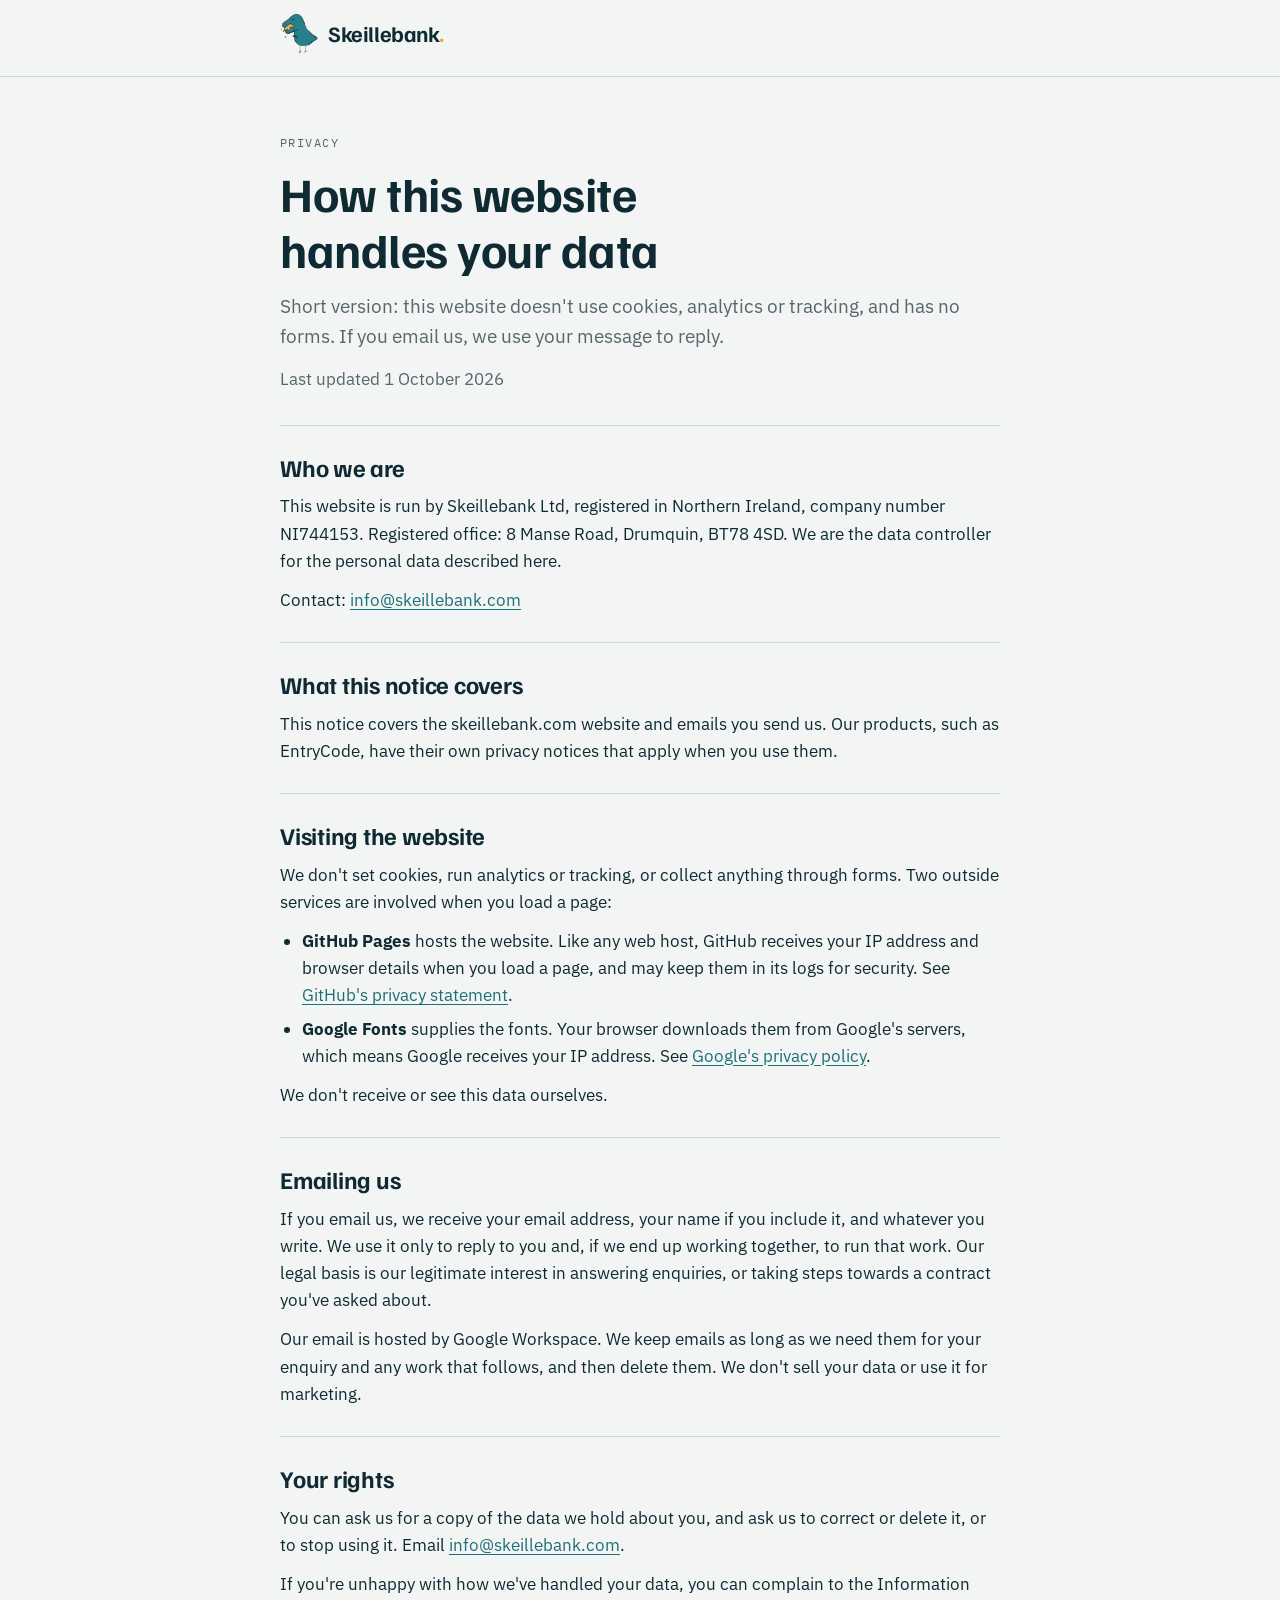
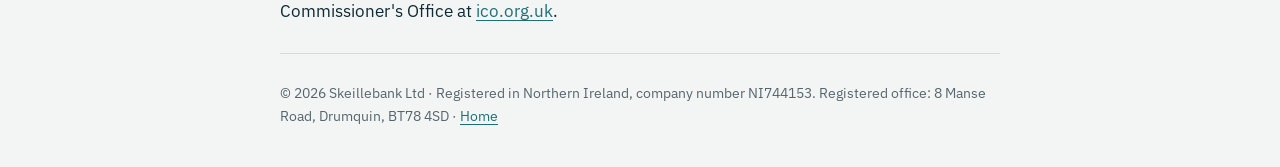
==== privacy.html @ 13e56471 "Add the website's own privacy page The footer Privacy link pointed at EntryCode's draft privacy poli" ====
<!doctype html>
<html lang="en-GB">
<head>
<meta charset="utf-8">
<meta name="viewport" content="width=device-width, initial-scale=1">
<title>Privacy · Skeillebank</title>
<meta name="description" content="How the skeillebank.com website handles personal data: no cookies, no analytics, and what happens when you email us.">
<link rel="icon" href="logo.webp" type="image/webp">
<link rel="preconnect" href="https://fonts.googleapis.com">
<link rel="preconnect" href="https://fonts.gstatic.com" crossorigin>
<link rel="stylesheet" href="https://fonts.googleapis.com/css2?family=Familjen+Grotesk:wght@500;600;700&family=IBM+Plex+Sans:wght@400;500;600&family=IBM+Plex+Mono:wght@400;500&display=swap">
<style>
:root {
  --bg: #f3f5f4;
  --fg: #0f2a33;
  --muted: #55666c;
  --line: #d3dbdb;
  --accent: #1f6f78;
  --star: #f2a93b;
  --font-display: "Familjen Grotesk", "Helvetica Neue", Arial, sans-serif;
  --font-body: "IBM Plex Sans", system-ui, -apple-system, "Segoe UI", sans-serif;
  --font-mono: "IBM Plex Mono", ui-monospace, "SF Mono", Menlo, Consolas, monospace;
}
@media (prefers-color-scheme: dark) {
  :root:not([data-theme="light"]) {
    --bg: #0e1a1f; --fg: #e6ecec; --muted: #9db0b4; --line: #26404a; --accent: #4fb3bf; --star: #f2b14f;
    color-scheme: dark;
  }
}
:root[data-theme="dark"] {
  --bg: #0e1a1f; --fg: #e6ecec; --muted: #9db0b4; --line: #26404a; --accent: #4fb3bf; --star: #f2b14f;
  color-scheme: dark;
}

* { box-sizing: border-box; }
body {
  margin: 0;
  background: var(--bg);
  color: var(--fg);
  font-family: var(--font-body);
  font-size: 17px;
  line-height: 1.6;
  padding-inline: 20px;
  -webkit-font-smoothing: antialiased;
}
.wrap { max-width: 720px; margin-inline: auto; }
h1, h2 { font-family: var(--font-display); text-wrap: balance; margin: 0; line-height: 1.15; letter-spacing: -0.01em; }
p, ul { margin: 0; }
a { color: var(--accent); text-underline-offset: 3px; }
:focus-visible { outline: 3px solid var(--accent); outline-offset: 3px; border-radius: 2px; }

.site-header { border-bottom: 1px solid var(--line); margin-inline: -20px; padding-inline: 20px; }
.site-header .wrap { padding-block: 14px; }
.wordmark { display: inline-flex; align-items: center; gap: 10px; font-family: var(--font-display); font-weight: 700; font-size: 22px; letter-spacing: -0.02em; text-decoration: none; color: var(--fg); }
.wordmark i { color: var(--star); font-style: normal; }
.wordmark img { height: 40px; width: auto; display: block; }

.label { font-family: var(--font-mono); font-size: 12px; letter-spacing: 0.12em; text-transform: uppercase; color: var(--muted); }
.page-head { padding-block: 56px 32px; display: grid; gap: 14px; }
.page-head h1 { font-size: clamp(34px, 5vw, 48px); font-weight: 700; }
.page-head p.lead { font-size: 19px; color: var(--muted); }

section { padding-block: 28px; border-top: 1px solid var(--line); display: grid; gap: 12px; }
section h2 { font-size: 24px; font-weight: 700; }
section ul { padding-left: 22px; display: grid; gap: 6px; }
.muted { color: var(--muted); }

footer { border-top: 1px solid var(--line); padding-block: 28px 40px; color: var(--muted); font-size: 14px; }
</style>
</head>
<body>

<header class="site-header">
  <div class="wrap">
    <a class="wordmark" href="./"><img src="logo.webp" alt="" width="38" height="40"><span>Skeillebank<i>.</i></span></a>
  </div>
</header>

<main class="wrap">
  <div class="page-head">
    <p class="label">Privacy</p>
    <h1>How this website handles your data</h1>
    <p class="lead">Short version: this website doesn't use cookies, analytics or tracking, and has no forms. If you email us, we use your message to reply.</p>
    <p class="muted">Last updated 1 October 2026</p>
  </div>

  <section>
    <h2>Who we are</h2>
    <p>This website is run by Skeillebank Ltd, registered in Northern Ireland, company number NI744153. Registered office: 8 Manse Road, Drumquin, BT78 4SD. We are the data controller for the personal data described here.</p>
    <p>Contact: <a href="mailto:info@skeillebank.com">info@skeillebank.com</a></p>
  </section>

  <section>
    <h2>What this notice covers</h2>
    <p>This notice covers the skeillebank.com website and emails you send us. Our products, such as EntryCode, have their own privacy notices that apply when you use them.</p>
  </section>

  <section>
    <h2>Visiting the website</h2>
    <p>We don't set cookies, run analytics or tracking, or collect anything through forms. Two outside services are involved when you load a page:</p>
    <ul>
      <li><strong>GitHub Pages</strong> hosts the website. Like any web host, GitHub receives your IP address and browser details when you load a page, and may keep them in its logs for security. See <a href="https://docs.github.com/en/site-policy/privacy-policies/github-general-privacy-statement">GitHub's privacy statement</a>.</li>
      <li><strong>Google Fonts</strong> supplies the fonts. Your browser downloads them from Google's servers, which means Google receives your IP address. See <a href="https://policies.google.com/privacy">Google's privacy policy</a>.</li>
    </ul>
    <p>We don't receive or see this data ourselves.</p>
  </section>

  <section>
    <h2>Emailing us</h2>
    <p>If you email us, we receive your email address, your name if you include it, and whatever you write. We use it only to reply to you and, if we end up working together, to run that work. Our legal basis is our legitimate interest in answering enquiries, or taking steps towards a contract you've asked about.</p>
    <p>Our email is hosted by Google Workspace. We keep emails as long as we need them for your enquiry and any work that follows, and then delete them. We don't sell your data or use it for marketing.</p>
  </section>

  <section>
    <h2>Your rights</h2>
    <p>You can ask us for a copy of the data we hold about you, and ask us to correct or delete it, or to stop using it. Email <a href="mailto:info@skeillebank.com">info@skeillebank.com</a>.</p>
    <p>If you're unhappy with how we've handled your data, you can complain to the Information Commissioner's Office at <a href="https://ico.org.uk/make-a-complaint/">ico.org.uk</a>.</p>
  </section>

  <footer>
    © 2026 Skeillebank Ltd · Registered in Northern Ireland, company number NI744153. Registered office: 8 Manse Road, Drumquin, BT78 4SD · <a href="./">Home</a>
  </footer>
</main>

</body>
</html>
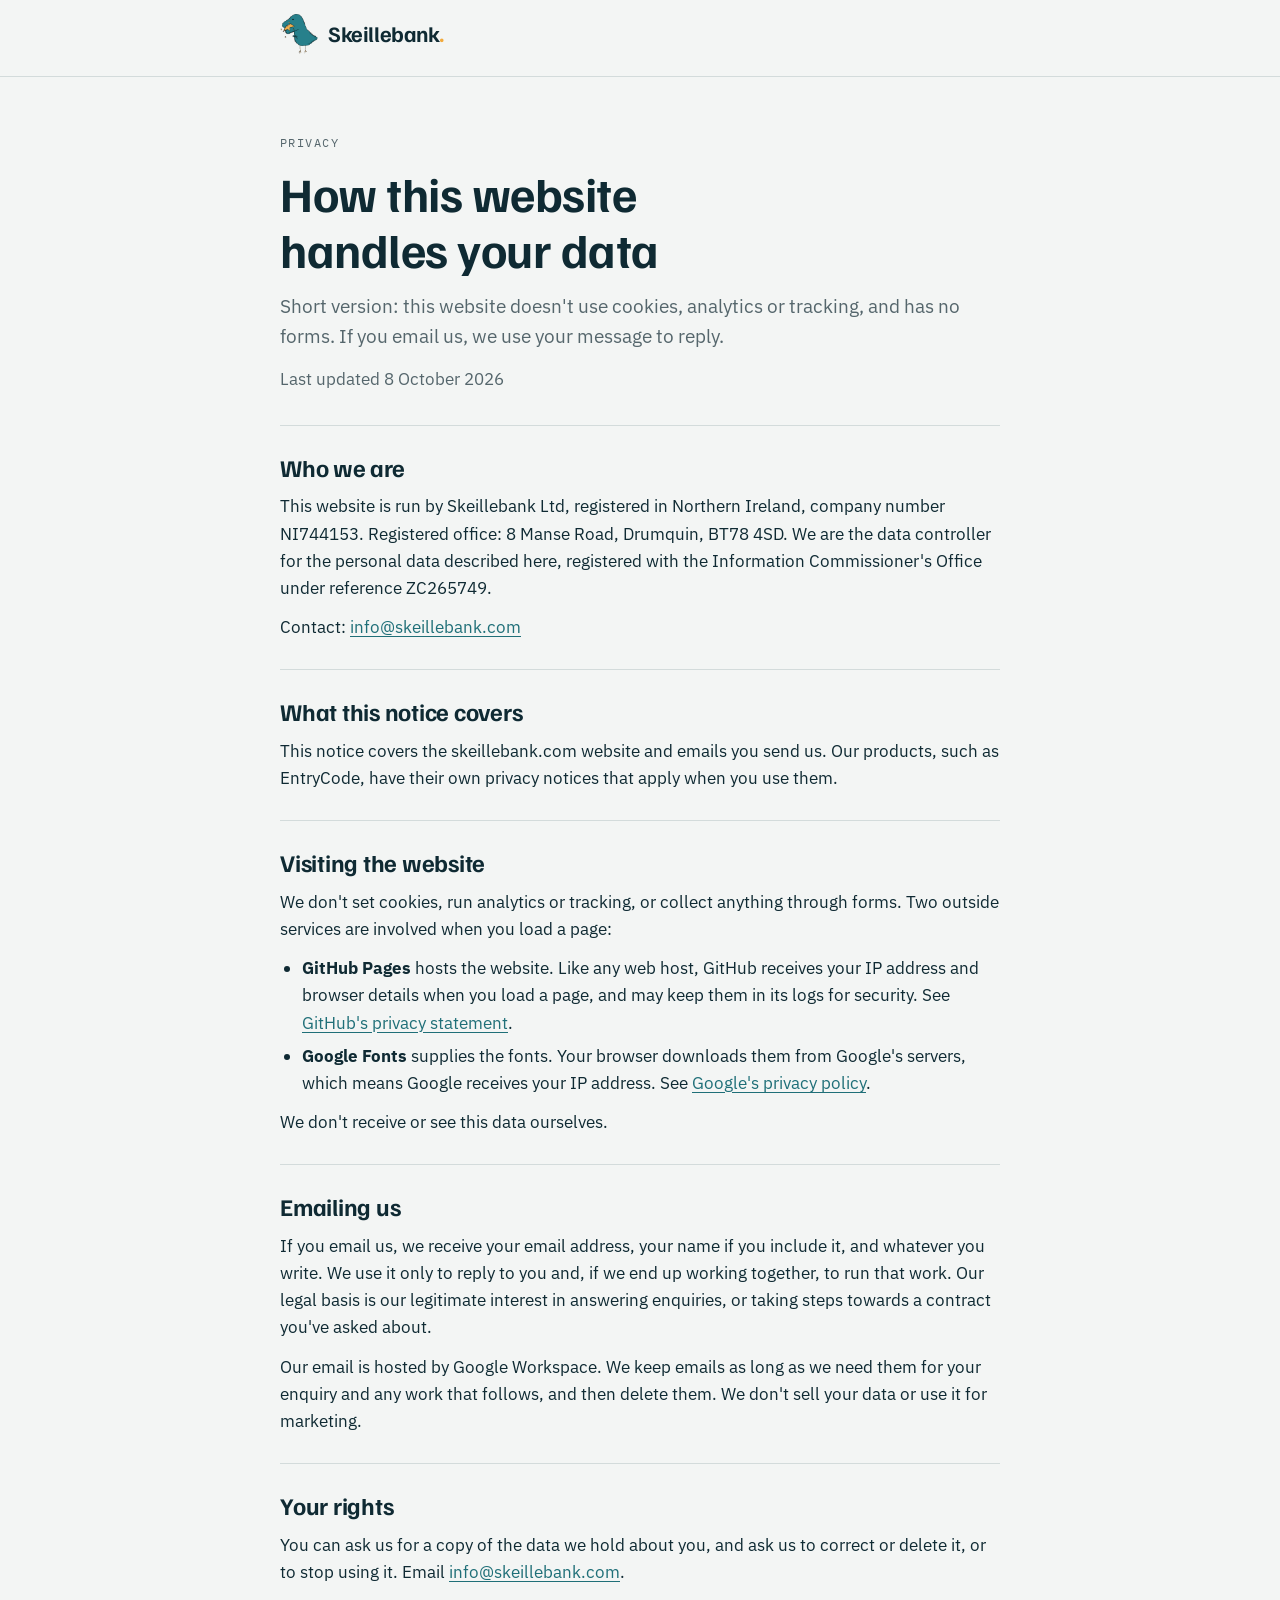
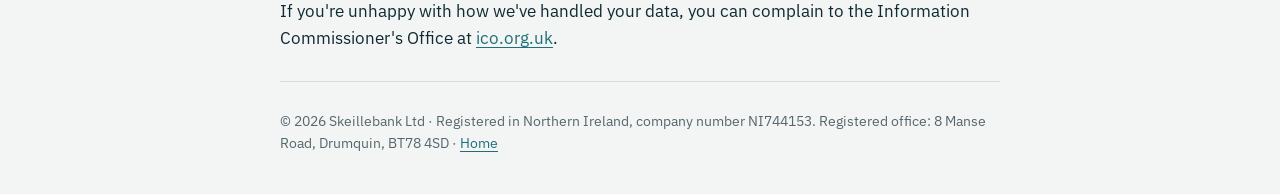
==== commit be4acf60: "Privacy page: add the ICO registration reference Skeillebank Ltd is registered with the ICO under ZC" ====
--- a/privacy.html
+++ b/privacy.html
@@ -81,12 +81,12 @@
     <p class="label">Privacy</p>
     <h1>How this website handles your data</h1>
     <p class="lead">Short version: this website doesn't use cookies, analytics or tracking, and has no forms. If you email us, we use your message to reply.</p>
-    <p class="muted">Last updated 1 October 2026</p>
+    <p class="muted">Last updated 8 October 2026</p>
   </div>
 
   <section>
     <h2>Who we are</h2>
-    <p>This website is run by Skeillebank Ltd, registered in Northern Ireland, company number NI744153. Registered office: 8 Manse Road, Drumquin, BT78 4SD. We are the data controller for the personal data described here.</p>
+    <p>This website is run by Skeillebank Ltd, registered in Northern Ireland, company number NI744153. Registered office: 8 Manse Road, Drumquin, BT78 4SD. We are the data controller for the personal data described here, registered with the Information Commissioner's Office under reference ZC265749.</p>
     <p>Contact: <a href="mailto:info@skeillebank.com">info@skeillebank.com</a></p>
   </section>
 
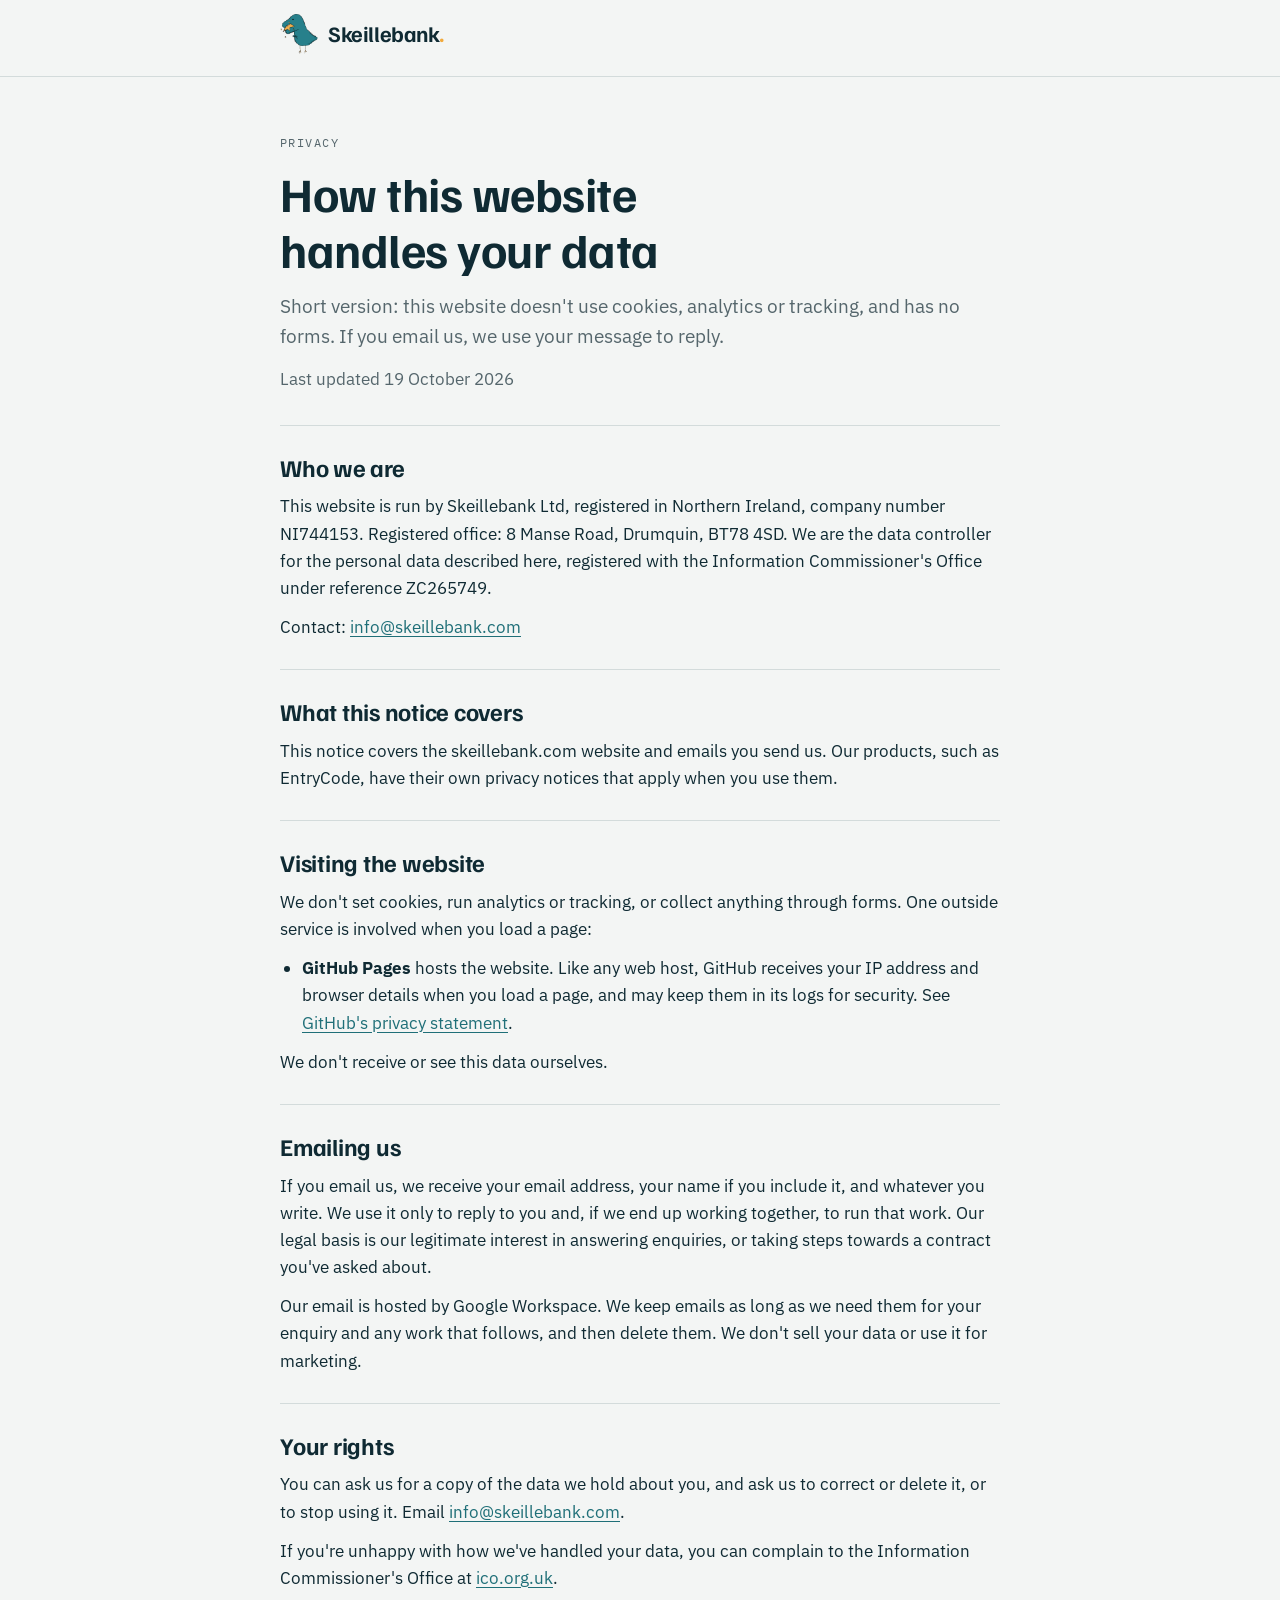
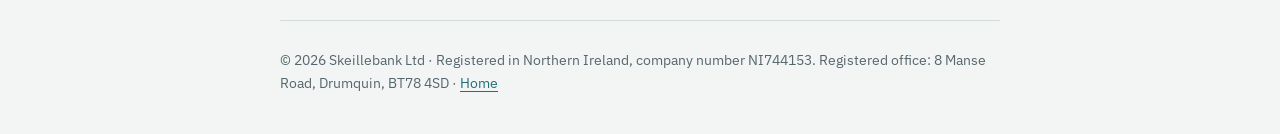
==== commit 3910609d: "Self-host the fonts (no more Google Fonts); privacy notice updated Co-Authored-By: Claude Opus 5.5 <" ====
--- a/privacy.html
+++ b/privacy.html
@@ -6,9 +6,7 @@
 <title>Privacy · Skeillebank</title>
 <meta name="description" content="How the skeillebank.com website handles personal data: no cookies, no analytics, and what happens when you email us.">
 <link rel="icon" href="logo.webp" type="image/webp">
-<link rel="preconnect" href="https://fonts.googleapis.com">
-<link rel="preconnect" href="https://fonts.gstatic.com" crossorigin>
-<link rel="stylesheet" href="https://fonts.googleapis.com/css2?family=Familjen+Grotesk:wght@500;600;700&family=IBM+Plex+Sans:wght@400;500;600&family=IBM+Plex+Mono:wght@400;500&display=swap">
+<link rel="stylesheet" href="fonts/fonts.css">
 <style>
 :root {
   --bg: #f3f5f4;
@@ -81,7 +79,7 @@
     <p class="label">Privacy</p>
     <h1>How this website handles your data</h1>
     <p class="lead">Short version: this website doesn't use cookies, analytics or tracking, and has no forms. If you email us, we use your message to reply.</p>
-    <p class="muted">Last updated 8 October 2026</p>
+    <p class="muted">Last updated 19 October 2026</p>
   </div>
 
   <section>
@@ -97,10 +95,9 @@
 
   <section>
     <h2>Visiting the website</h2>
-    <p>We don't set cookies, run analytics or tracking, or collect anything through forms. Two outside services are involved when you load a page:</p>
+    <p>We don't set cookies, run analytics or tracking, or collect anything through forms. One outside service is involved when you load a page:</p>
     <ul>
       <li><strong>GitHub Pages</strong> hosts the website. Like any web host, GitHub receives your IP address and browser details when you load a page, and may keep them in its logs for security. See <a href="https://docs.github.com/en/site-policy/privacy-policies/github-general-privacy-statement">GitHub's privacy statement</a>.</li>
-      <li><strong>Google Fonts</strong> supplies the fonts. Your browser downloads them from Google's servers, which means Google receives your IP address. See <a href="https://policies.google.com/privacy">Google's privacy policy</a>.</li>
     </ul>
     <p>We don't receive or see this data ourselves.</p>
   </section>
--- a/fonts/fonts.css
+++ b/fonts/fonts.css
@@ -0,0 +1,5 @@
+/* Self-hosted fonts (latin), so no visitor data goes to Google. Licensed under the SIL Open Font License 1.1 (see OFL-*.txt). */
+@font-face { font-family: "Familjen Grotesk"; font-style: normal; font-weight: 400 700; font-display: swap; src: url("familjen-grotesk-latin.woff2") format("woff2"); }
+@font-face { font-family: "IBM Plex Sans"; font-style: normal; font-weight: 100 700; font-display: swap; src: url("ibm-plex-sans-latin.woff2") format("woff2"); }
+@font-face { font-family: "IBM Plex Mono"; font-style: normal; font-weight: 400; font-display: swap; src: url("ibm-plex-mono-400-latin.woff2") format("woff2"); }
+@font-face { font-family: "IBM Plex Mono"; font-style: normal; font-weight: 500; font-display: swap; src: url("ibm-plex-mono-500-latin.woff2") format("woff2"); }
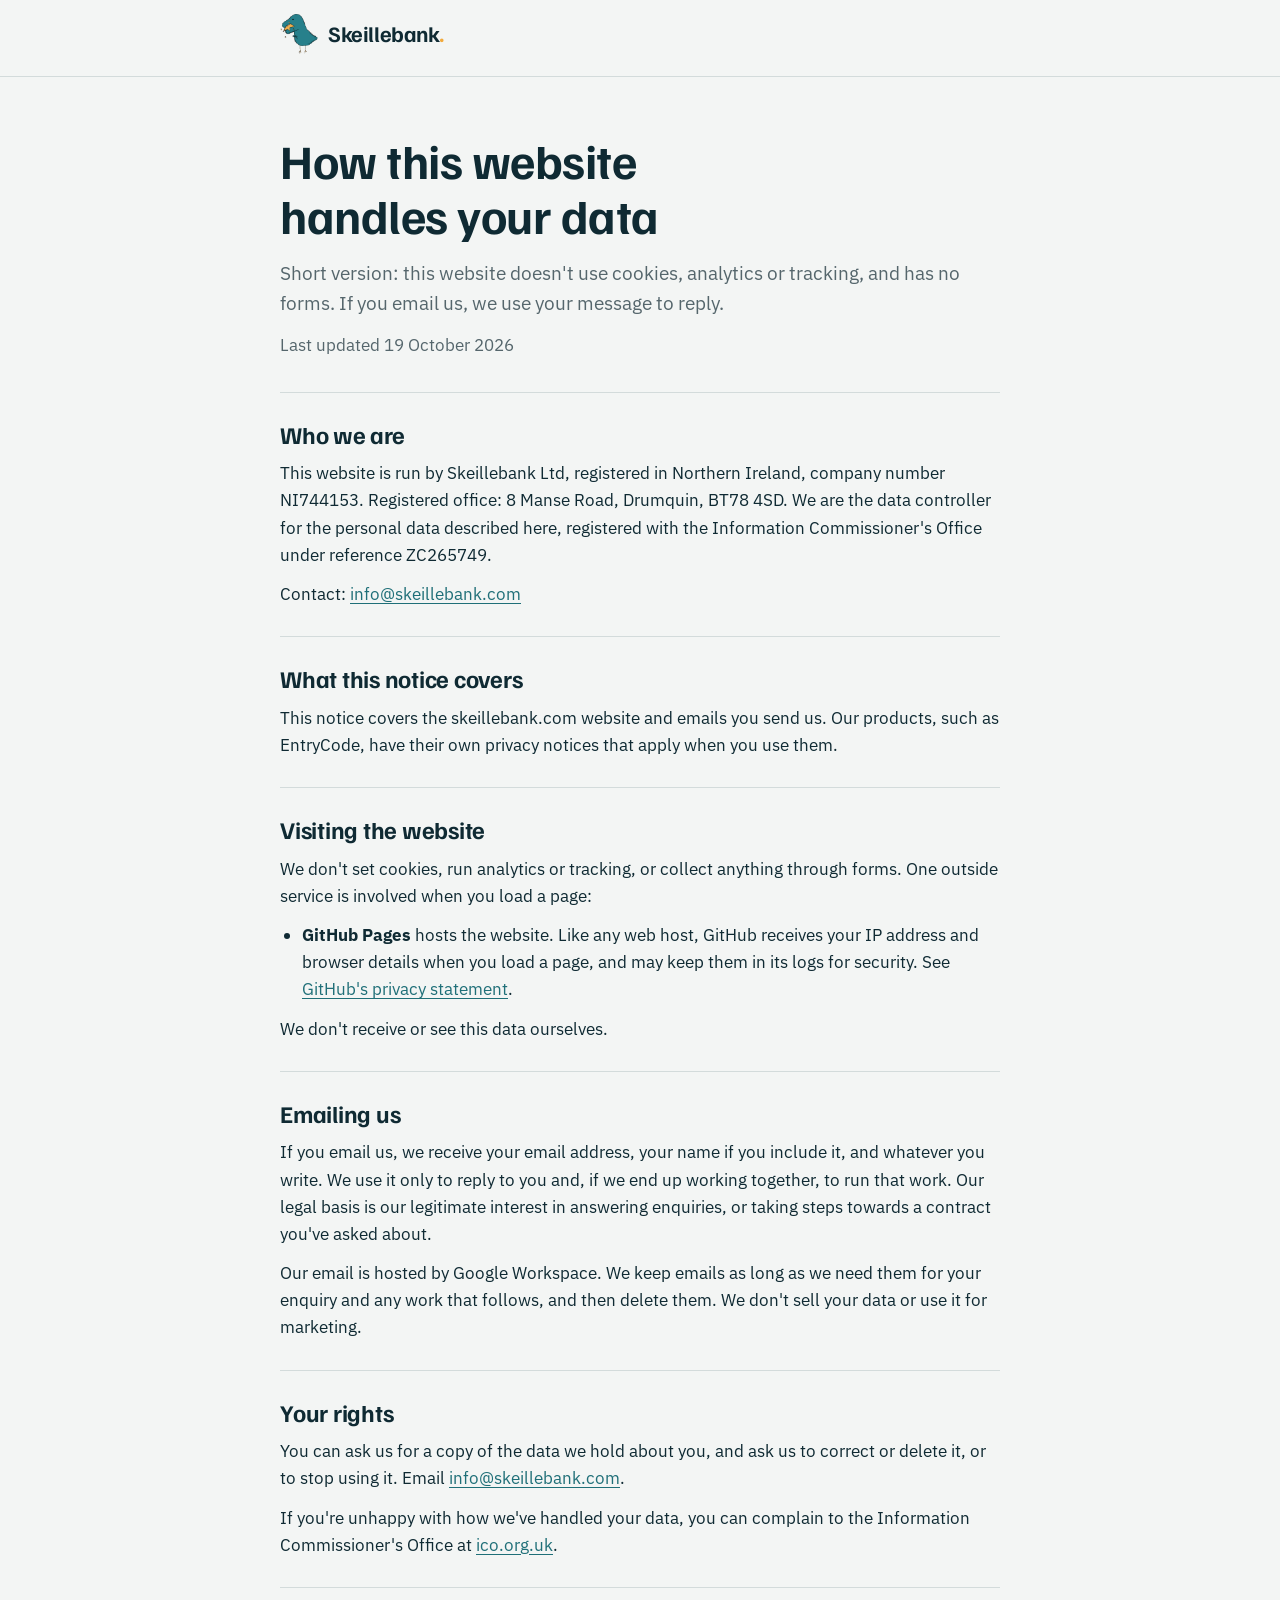
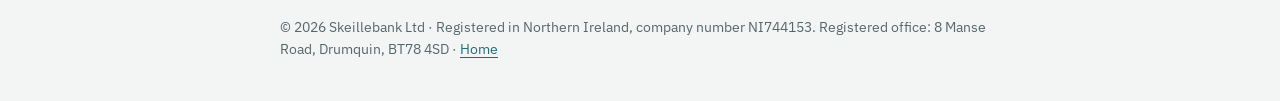
==== commit 5f11f451: "Less template look: no eyebrows, tracked capitals, glued arrows or dot strings Checked with Hallmark" ====
--- a/privacy.html
+++ b/privacy.html
@@ -53,7 +53,7 @@
 .wordmark i { color: var(--star); font-style: normal; }
 .wordmark img { height: 40px; width: auto; display: block; }
 
-.label { font-family: var(--font-mono); font-size: 12px; letter-spacing: 0.12em; text-transform: uppercase; color: var(--muted); }
+.label { font-size: 14px; font-weight: 500; color: var(--muted); }
 .page-head { padding-block: 56px 32px; display: grid; gap: 14px; }
 .page-head h1 { font-size: clamp(34px, 5vw, 48px); font-weight: 700; }
 .page-head p.lead { font-size: 19px; color: var(--muted); }
@@ -76,7 +76,6 @@
 
 <main class="wrap">
   <div class="page-head">
-    <p class="label">Privacy</p>
     <h1>How this website handles your data</h1>
     <p class="lead">Short version: this website doesn't use cookies, analytics or tracking, and has no forms. If you email us, we use your message to reply.</p>
     <p class="muted">Last updated 19 October 2026</p>
